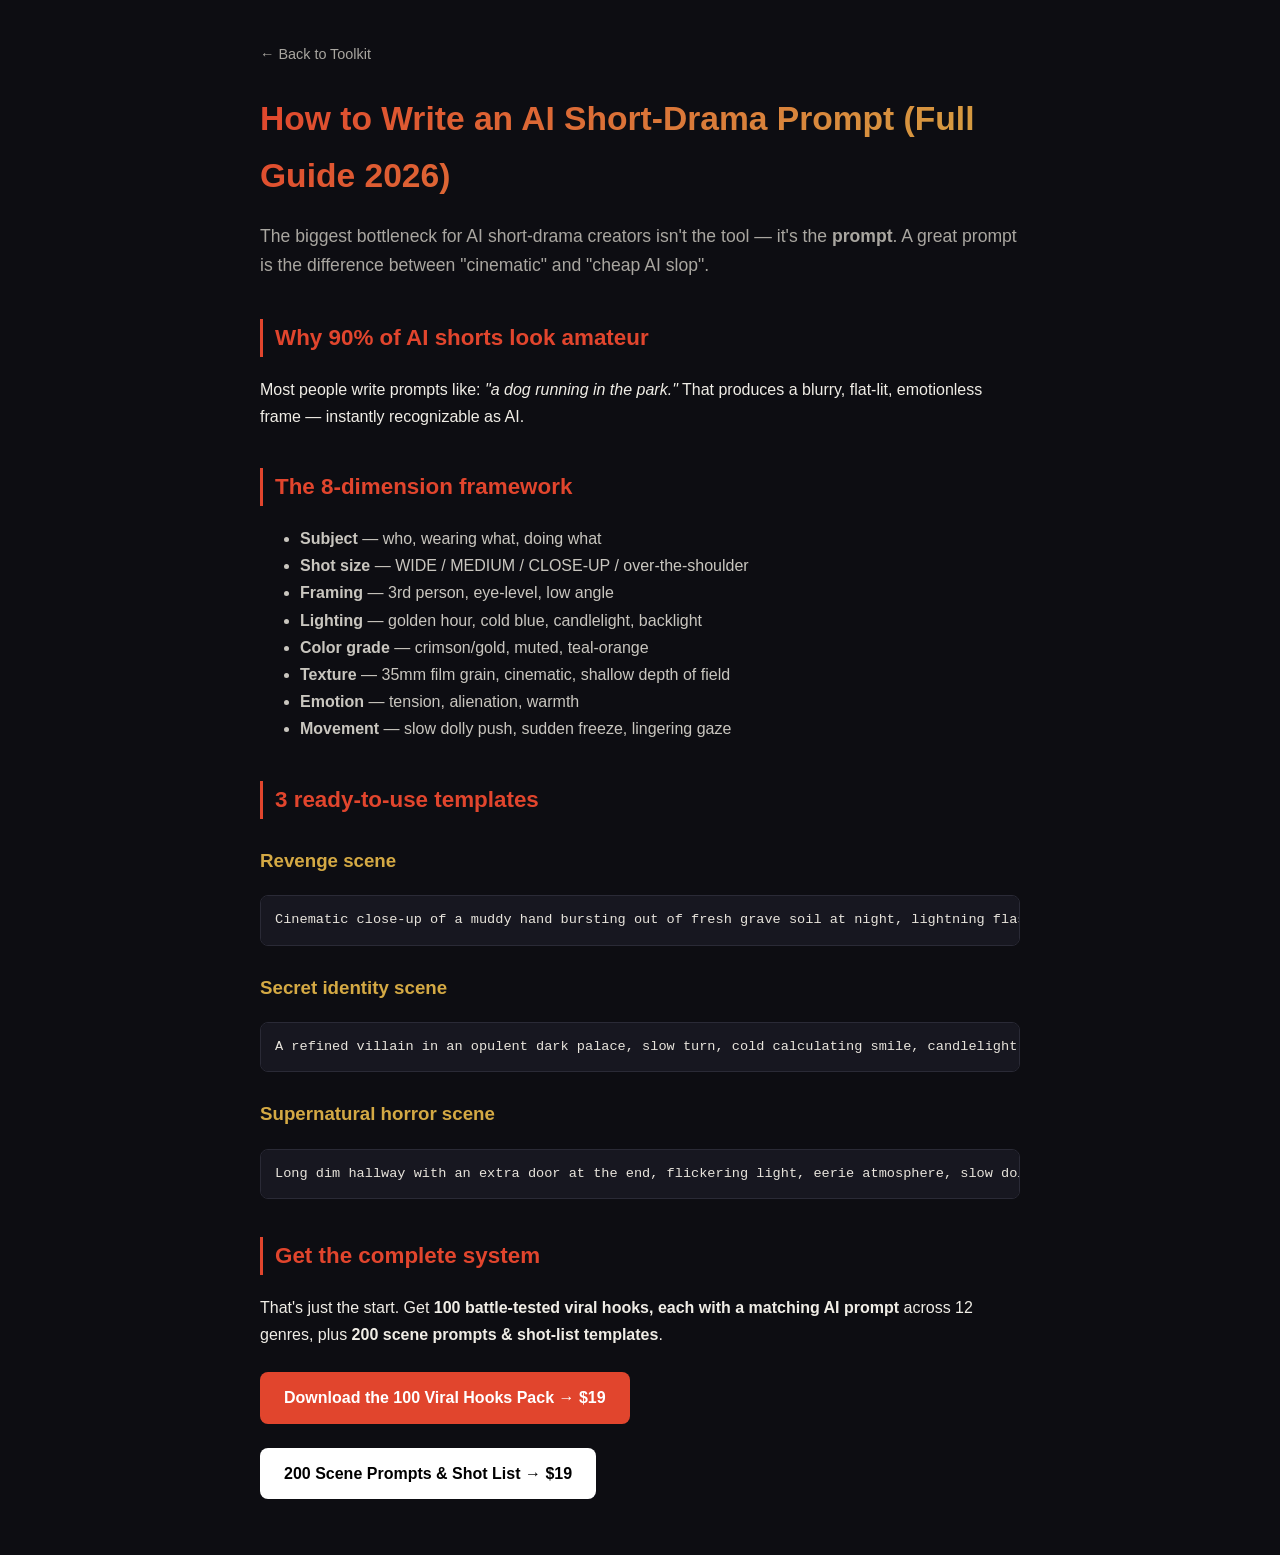
==== post1_prompt-framework.html @ 2cca27b9 "AI Short-Drama Toolkit landing page + SEO guides" ====
<!DOCTYPE html>
<html lang="en">
<head>
<meta charset="UTF-8">
<meta name="viewport" content="width=device-width, initial-scale=1.0">
<title>How to Write an AI Short-Drama Prompt (Full Guide 2026)</title>
<meta name="description" content="Learn the 8-dimension professional prompt framework for AI short-drama video. 3 ready-to-use cinematic prompt templates for seedance, sora, runway, kling.">
<meta name="keywords" content="ai short drama prompt, ai video prompt, sora prompt, seedance prompt, cinematic prompt, ai filmmaking">
<link rel="stylesheet" href="style.css">
</head>
<body>
<div class="wrap">
  <a class="back" href="index.html">← Back to Toolkit</a>
  <h1>How to Write an AI Short-Drama Prompt (Full Guide 2026)</h1>
  <p class="lead">The biggest bottleneck for AI short-drama creators isn't the tool — it's the <b>prompt</b>. A great prompt is the difference between "cinematic" and "cheap AI slop".</p>

  <h2>Why 90% of AI shorts look amateur</h2>
  <p>Most people write prompts like: <i>"a dog running in the park."</i> That produces a blurry, flat-lit, emotionless frame — instantly recognizable as AI.</p>

  <h2>The 8-dimension framework</h2>
  <ul>
    <li><b>Subject</b> — who, wearing what, doing what</li>
    <li><b>Shot size</b> — WIDE / MEDIUM / CLOSE-UP / over-the-shoulder</li>
    <li><b>Framing</b> — 3rd person, eye-level, low angle</li>
    <li><b>Lighting</b> — golden hour, cold blue, candlelight, backlight</li>
    <li><b>Color grade</b> — crimson/gold, muted, teal-orange</li>
    <li><b>Texture</b> — 35mm film grain, cinematic, shallow depth of field</li>
    <li><b>Emotion</b> — tension, alienation, warmth</li>
    <li><b>Movement</b> — slow dolly push, sudden freeze, lingering gaze</li>
  </ul>

  <h2>3 ready-to-use templates</h2>
  <h3>Revenge scene</h3>
  <pre>Cinematic close-up of a muddy hand bursting out of fresh grave soil at night, lightning flash, atmosphere of betrayal and rage, 35mm film grain, high contrast, dramatic rim lighting, moody, emotional.</pre>
  <h3>Secret identity scene</h3>
  <pre>A refined villain in an opulent dark palace, slow turn, cold calculating smile, candlelight, crimson and gold palette, cinematic over-the-shoulder shot, shallow depth of field, rich detail.</pre>
  <h3>Supernatural horror scene</h3>
  <pre>Long dim hallway with an extra door at the end, flickering light, eerie atmosphere, slow dolly shot, supernatural horror grade, cold blue palette, film grain, unsettling.</pre>

  <h2>Get the complete system</h2>
  <p>That's just the start. Get <b>100 battle-tested viral hooks, each with a matching AI prompt</b> across 12 genres, plus <b>200 scene prompts &amp; shot-list templates</b>.</p>
  <p><a class="cta" href="https://lescheungstudio.gumroad.com/l/ai-shortdrama-hooks-pack">Download the 100 Viral Hooks Pack → $19</a></p>
  <p><a class="cta alt" href="https://lescheungstudio.gumroad.com/l/ai-shortdrama-scene-prompts">200 Scene Prompts &amp; Shot List → $19</a></p>
</div>
</body>
</html>
---- style.css ----
body{font-family:-apple-system,'Segoe UI',Roboto,sans-serif;background:#0d0d12;color:#f0ede6;line-height:1.7;margin:0;padding:0}
.wrap{max-width:760px;margin:0 auto;padding:40px 22px}
h1{font-size:2.1rem;background:linear-gradient(135deg,#e1452d,#d4a944);-webkit-background-clip:text;-webkit-text-fill-color:transparent;margin-bottom:14px}
h2{font-size:1.4rem;color:#e1452d;border-left:3px solid #e1452d;padding-left:12px;margin-top:38px}
h3{color:#d4a944;margin-top:26px}
.lead{color:#a9a6a0;font-size:1.1rem}
ul{color:#c9c6bf}
pre{background:#171720;border:1px solid #2a2a36;padding:14px;border-radius:8px;overflow-x:auto;color:#e8e4dc;font-size:.85rem;line-height:1.5}
.cta{display:inline-block;background:#e1452d;color:#fff;padding:12px 24px;border-radius:8px;text-decoration:none;font-weight:700;margin:8px 8px 0 0}
.cta.alt{background:#fff;color:#000}
a{color:#d4a944}
.blog h4{color:#f0ede6}
.back{color:#a9a6a0;text-decoration:none;font-size:.9rem}
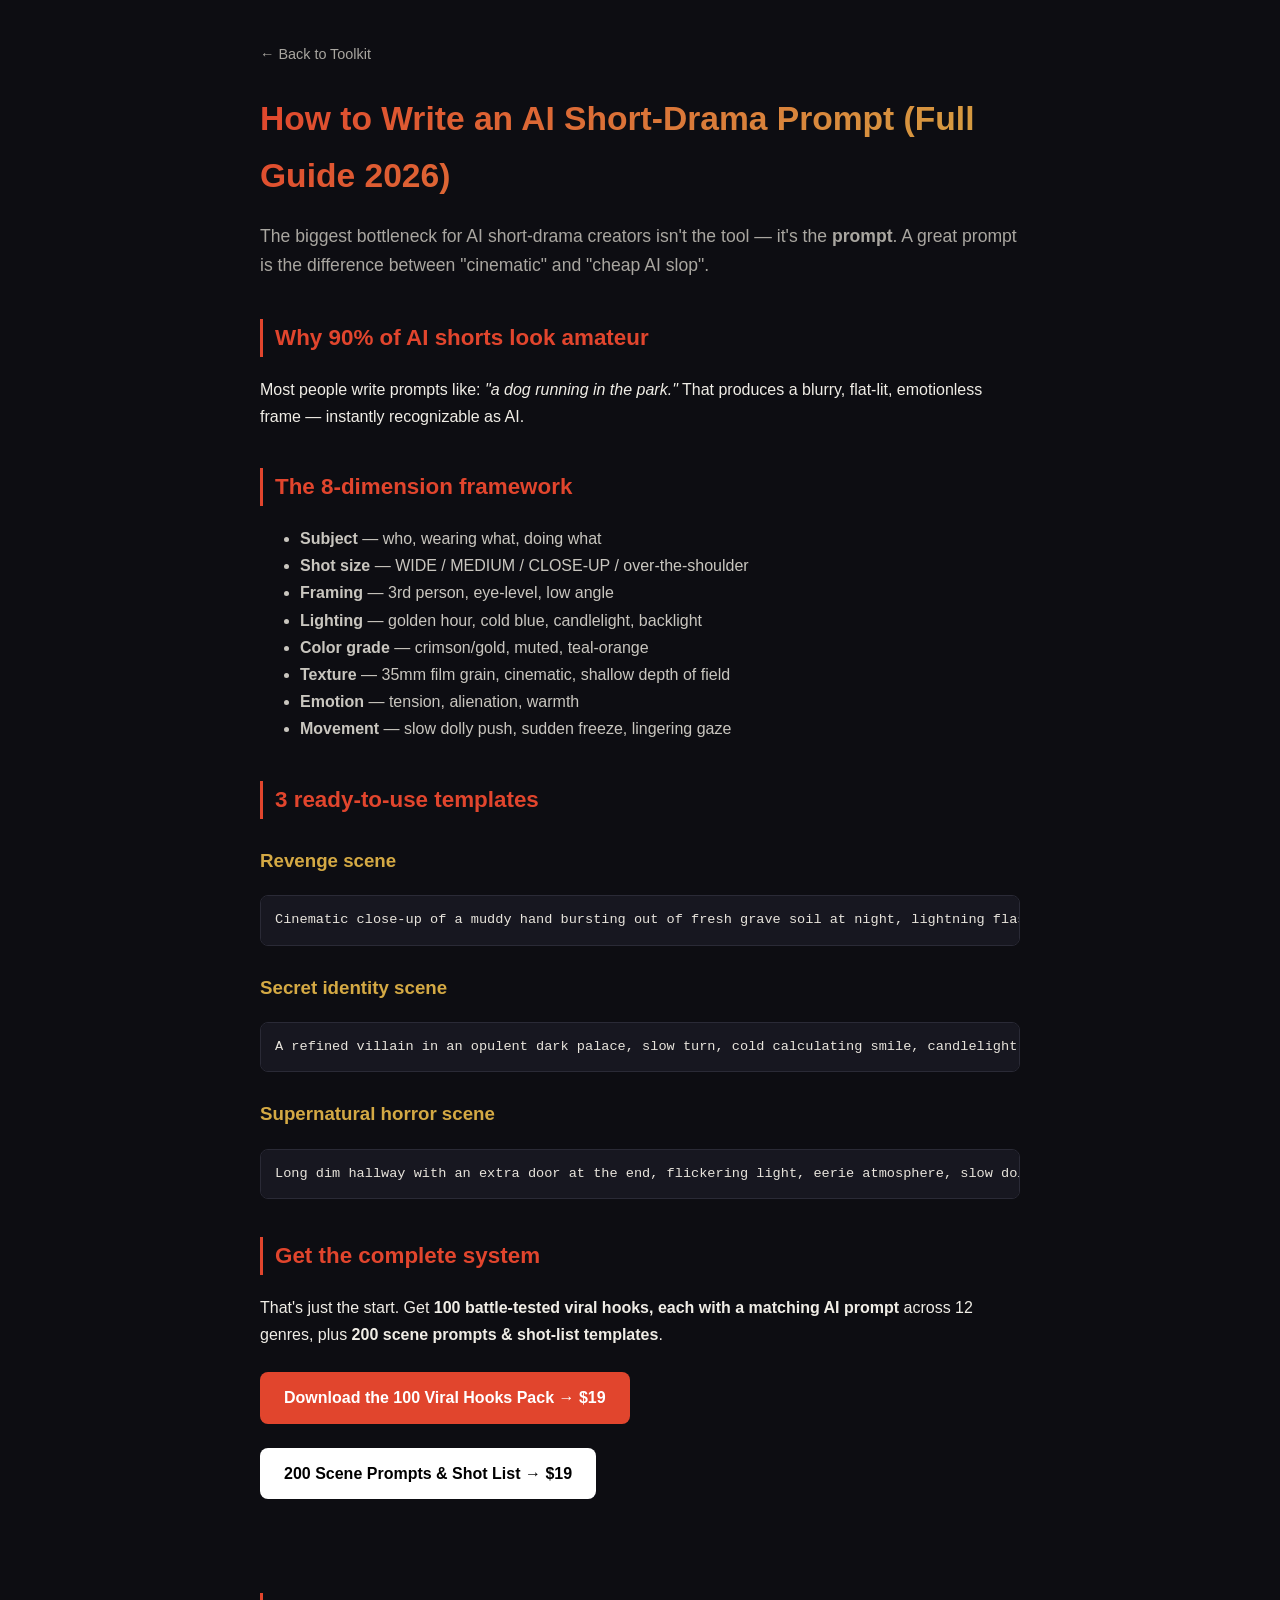
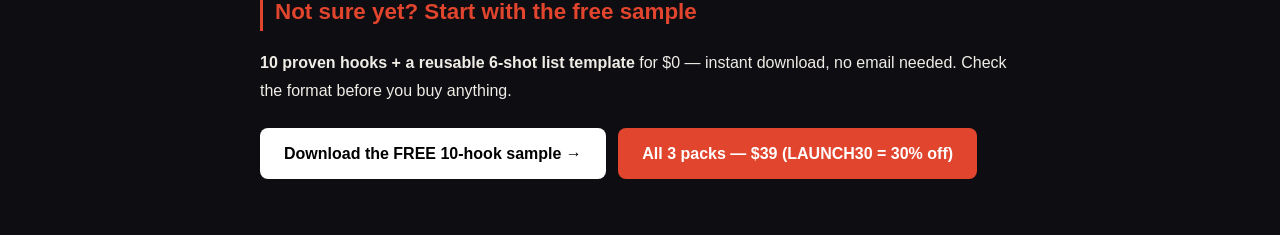
==== commit 82d50c0e: "Funnel fix: add free-sample lead-magnet CTA to all 8 SEO post pages (was paid-only, 0 social proof)" ====
--- a/post1_prompt-framework.html
+++ b/post1_prompt-framework.html
@@ -42,5 +42,11 @@
   <p><a class="cta" href="https://lescheungstudio.gumroad.com/l/ai-shortdrama-hooks-pack">Download the 100 Viral Hooks Pack → $19</a></p>
   <p><a class="cta alt" href="https://lescheungstudio.gumroad.com/l/ai-shortdrama-scene-prompts">200 Scene Prompts &amp; Shot List → $19</a></p>
 </div>
+<div class="wrap" style="padding-top:0">
+  <h2>Not sure yet? Start with the free sample</h2>
+  <p><b>10 proven hooks + a reusable 6-shot list template</b> for $0 — instant download, no email needed. Check the format before you buy anything.</p>
+  <p><a class="cta alt" href="https://lescheungstudio.gumroad.com/l/free-ai-shortdrama-hooks">Download the FREE 10-hook sample &rarr;</a>
+  <a class="cta" href="https://lescheungstudio.gumroad.com/l/ai-shortdrama-complete-bundle">All 3 packs &mdash; $39 (LAUNCH30 = 30% off)</a></p>
+</div>
 </body>
 </html>
